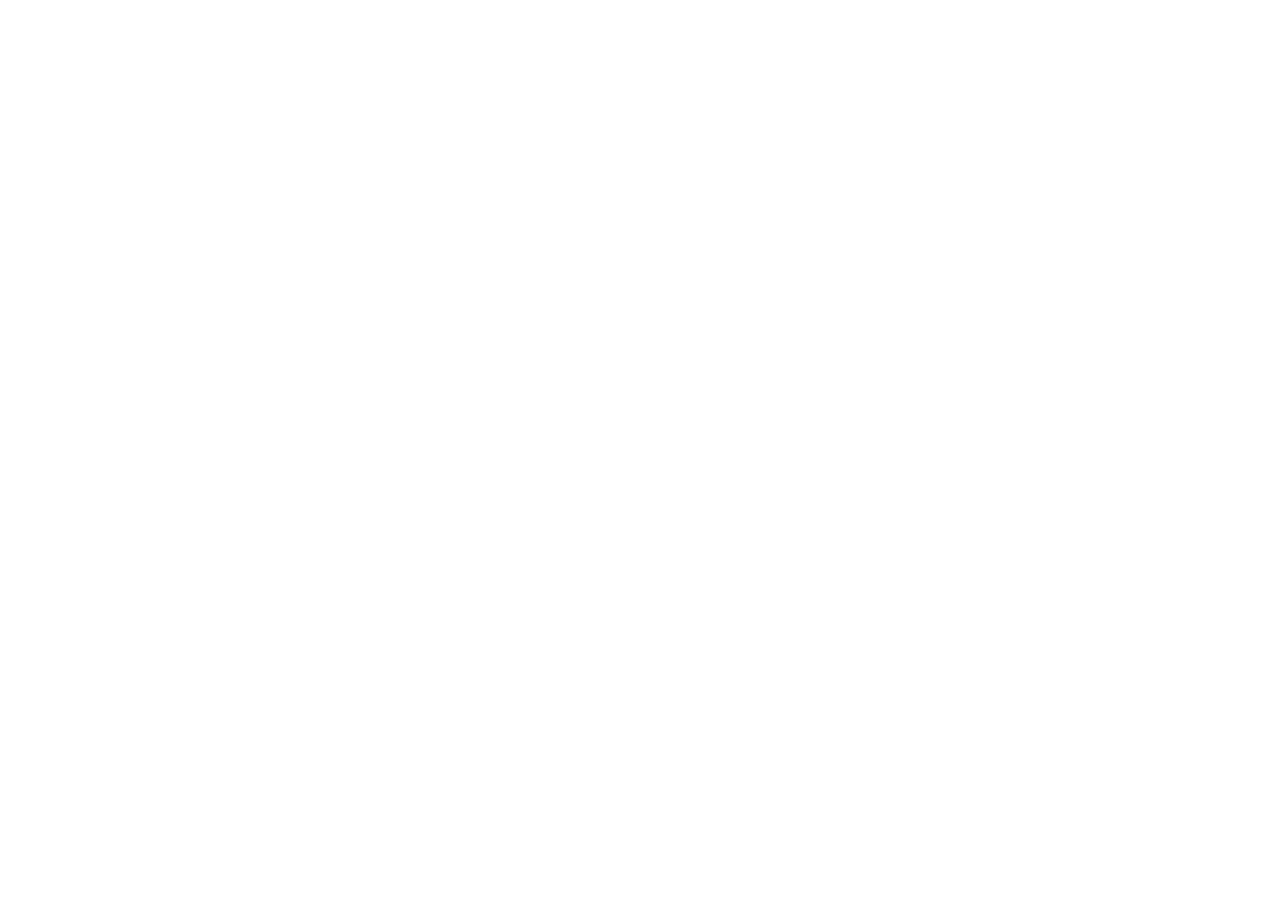
==== consulta/index.html @ 5b06c9ea "Liga corta /consulta para el QR de los boletos impresos Co-Authored-By: Claude Opus 5.5 <noreply@ant" ====
<!doctype html>
<html lang="es"><head><meta charset="utf-8">
<meta name="viewport" content="width=device-width,initial-scale=1">
<title>Consulta tu boleto — Gran Rifa Or Barak 2026</title>
<meta http-equiv="refresh" content="0; url=https://docs.google.com/forms/d/e/1FAIpQLSevM2e1xbVzR7wyVCy4TU_xOfLra_wcewVsmEG2f5A85tqcHQ/viewform">
<style>body{background:#0e0d0b;color:#f2d6a0;font-family:system-ui,sans-serif;display:grid;place-items:center;min-height:100vh;margin:0;text-align:center}a{color:#f2d6a0}</style>
</head><body><p>Abriendo la consulta de boletos…<br><a href="https://docs.google.com/forms/d/e/1FAIpQLSevM2e1xbVzR7wyVCy4TU_xOfLra_wcewVsmEG2f5A85tqcHQ/viewform">Toca aquí si no abre</a></p></body></html>
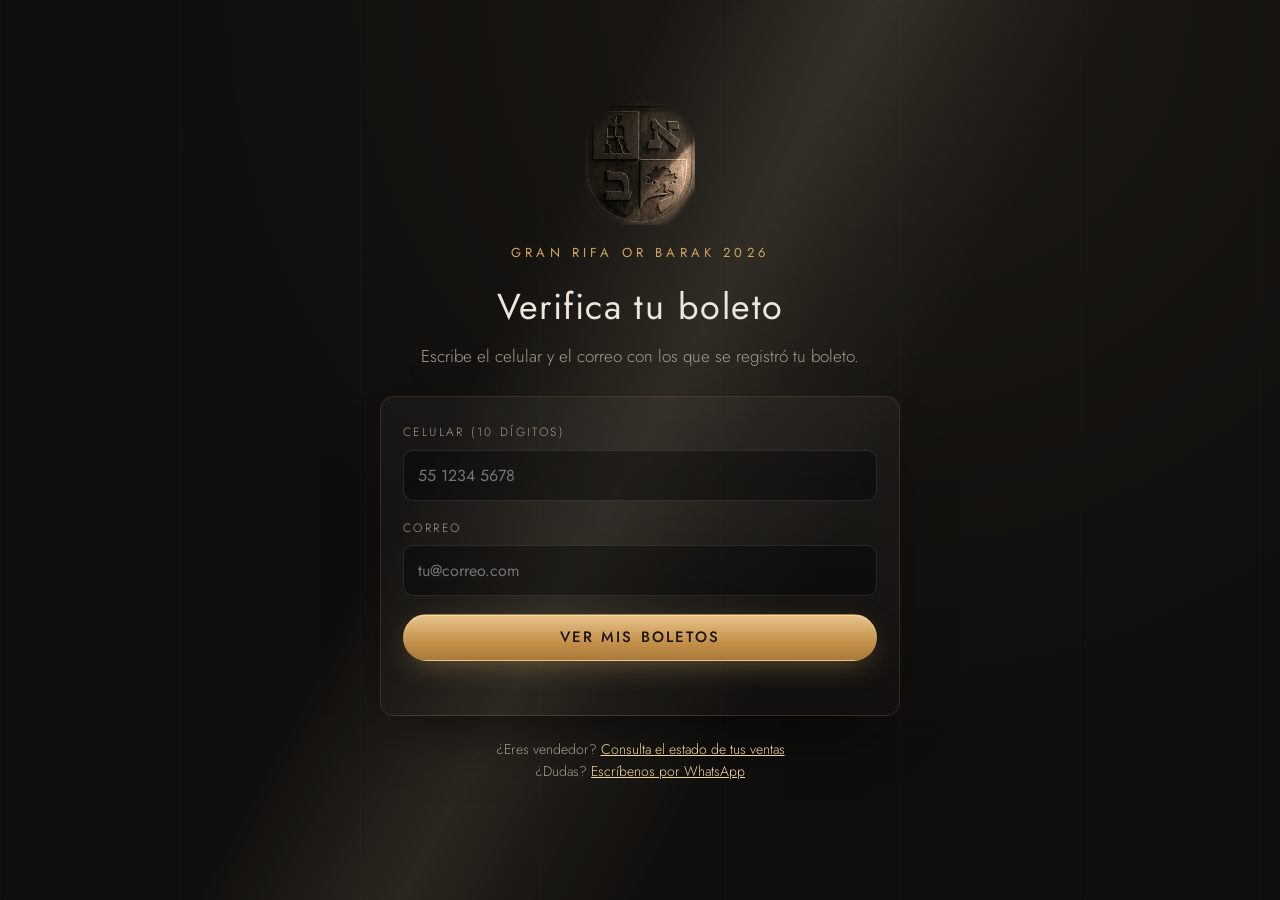
==== commit ec7de666: "Página Verifica tu boleto para el comprador (/consulta) + op misboletos Co-Authored-By: Claude Opus " ====
--- a/consulta/index.html
+++ b/consulta/index.html
@@ -1,7 +1,122 @@
 <!doctype html>
-<html lang="es"><head><meta charset="utf-8">
-<meta name="viewport" content="width=device-width,initial-scale=1">
-<title>Consulta tu boleto — Gran Rifa Or Barak 2026</title>
-<meta http-equiv="refresh" content="0; url=https://docs.google.com/forms/d/e/1FAIpQLSevM2e1xbVzR7wyVCy4TU_xOfLra_wcewVsmEG2f5A85tqcHQ/viewform">
-<style>body{background:#0e0d0b;color:#f2d6a0;font-family:system-ui,sans-serif;display:grid;place-items:center;min-height:100vh;margin:0;text-align:center}a{color:#f2d6a0}</style>
-</head><body><p>Abriendo la consulta de boletos…<br><a href="https://docs.google.com/forms/d/e/1FAIpQLSevM2e1xbVzR7wyVCy4TU_xOfLra_wcewVsmEG2f5A85tqcHQ/viewform">Toca aquí si no abre</a></p></body></html>
+<html lang="es">
+<head>
+<meta charset="utf-8">
+<meta name="viewport" content="width=device-width, initial-scale=1, viewport-fit=cover">
+<title>Verifica tu boleto · Gran Rifa Or Barak 2026</title>
+<meta name="robots" content="noindex">
+<meta name="theme-color" content="#0a0908">
+<link rel="icon" href="../assets/escudo-sm.jpg">
+<link rel="preconnect" href="https://fonts.googleapis.com">
+<link rel="preconnect" href="https://fonts.gstatic.com" crossorigin>
+<link href="https://fonts.googleapis.com/css2?family=Jost:wght@300;400;500;600&display=swap" rel="stylesheet">
+<link rel="stylesheet" href="../styles.css">
+<style>
+  .mw{min-height:100vh;display:flex;align-items:center;justify-content:center;padding:50px 18px}
+  .mw-in{max-width:520px;width:100%}
+  .mw .shield{max-width:110px;margin:0 auto 18px;display:block}
+  .mw h1{font-weight:400;font-size:clamp(26px,6vw,36px);letter-spacing:.04em;margin:0 0 8px;text-align:center}
+  .mw .lead{text-align:center;color:var(--muted);margin:0 0 26px}
+  .mw .card{padding:26px 22px}
+  .tk{border:1px solid var(--line);border-radius:14px;padding:18px;margin-top:14px}
+  .tk-top{display:flex;justify-content:space-between;align-items:baseline;gap:10px}
+  .tk-folio{font-size:30px;font-weight:500;letter-spacing:.06em;color:var(--gold-hi)}
+  .tk-est{font-size:12px;letter-spacing:.18em;text-transform:uppercase;padding:5px 12px;border-radius:999px;border:1px solid var(--line)}
+  .tk-est.pagado{color:#8fe0a8;border-color:#2f6b43}
+  .tk-est.pend{color:#f2c879;border-color:#7a5a22}
+  .tk-row{display:flex;justify-content:space-between;color:var(--muted);font-size:15px;margin-top:8px}
+  .tk-row b{color:var(--text,#f4efe6);font-weight:500}
+  .tk .btn-col{margin-top:14px}
+  .small{font-size:14px;color:var(--muted);text-align:center;margin-top:22px}
+  .small a{color:var(--gold-hi)}
+</style>
+</head>
+<body>
+<section class="mw hero">
+  <div class="beam" aria-hidden="true"></div>
+  <div class="mw-in">
+    <a href="../"><img class="shield" src="../assets/escudo.jpg" alt="Escudo de Or Barak"></a>
+    <p class="eyebrow center">Gran Rifa Or Barak 2026</p>
+    <h1>Verifica tu boleto</h1>
+    <p class="lead" id="lead">Escribe el celular y el correo con los que se registró tu boleto.</p>
+
+    <form class="card" id="f" novalidate>
+      <div class="field">
+        <label for="cel">Celular (10 dígitos)</label>
+        <input id="cel" type="tel" inputmode="numeric" autocomplete="tel" placeholder="55 1234 5678" required>
+      </div>
+      <div class="field">
+        <label for="correo">Correo</label>
+        <input id="correo" type="email" autocomplete="email" placeholder="tu@correo.com" required>
+      </div>
+      <button class="btn btn-block" id="b" type="submit">Ver mis boletos</button>
+      <p class="form-msg" id="msg" role="alert"></p>
+    </form>
+
+    <div id="res" hidden></div>
+
+    <p class="small">¿Eres vendedor? <a href="https://docs.google.com/forms/d/e/1FAIpQLSdnz5bh7ertQAeIz10DuSGakSOnmxBPM-O-0UwEuT2akRefwQ/viewform" target="_blank" rel="noopener">Consulta el estado de tus ventas</a><br>
+    ¿Dudas? <a id="wa" href="#" target="_blank" rel="noopener">Escríbenos por WhatsApp</a></p>
+  </div>
+</section>
+<script src="../config.js"></script>
+<script>
+(function () {
+  const C = window.RIFA || {};
+  const API = C.API_URL;
+  document.getElementById('wa').href = 'https://wa.me/' + (C.WHATSAPP || '526572871690') + '?text=' + encodeURIComponent('Hola, tengo una duda sobre mi boleto de la Gran Rifa Or Barak 2026.');
+  const $ = (id) => document.getElementById(id);
+  const money = (n) => '$' + Number(n || 0).toLocaleString('es-MX');
+  const esc = (s) => String(s == null ? '' : s).replace(/[&<>"']/g, (c) => ({ '&': '&amp;', '<': '&lt;', '>': '&gt;', '"': '&quot;', "'": '&#39;' }[c]));
+  try { const g = JSON.parse(localStorage.getItem('rifa_consulta') || '{}'); if (g.cel) $('cel').value = g.cel; if (g.correo) $('correo').value = g.correo; } catch (e) {}
+
+  $('f').addEventListener('submit', async (ev) => {
+    ev.preventDefault();
+    const cel = $('cel').value.replace(/\D/g, '').slice(-10);
+    const correo = $('correo').value.trim().toLowerCase();
+    $('msg').textContent = '';
+    if (cel.length !== 10) { $('msg').textContent = 'Escribe tu celular a 10 dígitos.'; return; }
+    if (!/^[^\s@]+@[^\s@]+\.[^\s@]{2,}$/.test(correo)) { $('msg').textContent = 'Escribe tu correo.'; return; }
+    $('b').disabled = true; $('b').textContent = 'Buscando…';
+    try {
+      const q = new URLSearchParams({ accion: 'web', op: 'misboletos', cel: cel, correo: correo });
+      const r = await (await fetch(API + '?' + q.toString())).json();
+      if (!r.ok) { $('msg').textContent = r.error || 'No se pudo consultar. Intenta de nuevo.'; return; }
+      try { localStorage.setItem('rifa_consulta', JSON.stringify({ cel: cel, correo: correo })); } catch (e) {}
+      render(r);
+    } catch (e) {
+      $('msg').textContent = 'No se pudo conectar. Revisa tu internet e intenta de nuevo.';
+    } finally {
+      $('b').disabled = false; $('b').textContent = 'Ver mis boletos';
+    }
+  });
+
+  function render(r) {
+    $('f').hidden = true;
+    const bs = r.boletos || [];
+    $('lead').textContent = bs.length
+      ? (r.nombre ? 'Hola ' + r.nombre + ', ' : '') + (bs.length === 1 ? 'este es tu boleto.' : 'estos son tus ' + bs.length + ' boletos.')
+      : 'Tus datos están registrados, pero todavía no tienes boletos asignados. Si acabas de comprar, espera unos minutos o escríbenos.';
+    let h = '';
+    bs.forEach((b) => {
+      const pagado = b.estado === 'Pagado' || b.estado === 'Ganador';
+      h += '<div class="tk card">' +
+        '<div class="tk-top"><div><div class="eyebrow" style="margin:0 0 2px">Folio</div><div class="tk-folio">' + esc(b.folio) + '</div></div>' +
+        '<span class="tk-est ' + (pagado ? 'pagado' : 'pend') + '">' + esc(b.estado === 'Vendido' ? 'Pago pendiente' : b.estado) + '</span></div>' +
+        '<div class="tk-row"><span>Pagado</span><b>' + money(b.pagado) + ' de ' + money(b.precio) + '</b></div>' +
+        (b.saldo > 0 ? '<div class="tk-row"><span>Por pagar</span><b>' + money(b.saldo) + '</b></div>' : '') +
+        (b.vendedor ? '<div class="tk-row"><span>Vendedor</span><b>' + esc(b.vendedor) + '</b></div>' : '') +
+        '<div class="btn-col">' +
+        (b.pagoUrl ? '<a class="btn btn-block" href="' + esc(b.pagoUrl) + '">Pagar ' + money(b.saldo) + '</a>' : '') +
+        (b.muroUrl ? '<a class="btn btn-ghost btn-block btn-sm" href="' + esc(b.muroUrl) + '">Elegir cómo aparezco en el muro</a>' : '') +
+        '</div></div>';
+    });
+    h += '<p class="small"><a href="#" id="otra">Consultar con otros datos</a> · Sorteo: 10 de diciembre de 2026</p>';
+    $('res').innerHTML = h; $('res').hidden = false;
+    $('otra').addEventListener('click', (e) => { e.preventDefault(); $('res').hidden = true; $('f').hidden = false; $('lead').textContent = 'Escribe el celular y el correo con los que se registró tu boleto.'; });
+  }
+})();
+</script>
+<!-- Cloudflare Web Analytics --><script defer src='https://static.cloudflareinsights.com/beacon.min.js' data-cf-beacon='{"token": "56f4555a49fc4941a8de00b88203edea"}'></script><!-- End Cloudflare Web Analytics -->
+</body>
+</html>
--- a/styles.css
+++ b/styles.css
@@ -0,0 +1,248 @@
+:root{
+  --bg:#0a0908; --bg2:#100e0c; --bg3:#16130f;
+  --text:#ece6dc; --muted:#a59c8f;
+  --gold:#d2a45c; --gold-hi:#f2d6a0; --gold-lo:#a9793a;
+  --line:rgba(210,164,92,.38); --line-soft:rgba(210,164,92,.16);
+  --radius:14px;
+  --ease:cubic-bezier(.2,.7,.2,1);
+}
+*{box-sizing:border-box}
+[hidden]{display:none!important}
+html{scroll-behavior:smooth;scroll-padding-top:80px}
+body{margin:0;background:var(--bg);color:var(--text);font-family:"Jost",system-ui,sans-serif;font-weight:300;font-size:17px;line-height:1.6;-webkit-font-smoothing:antialiased;overflow-x:hidden}
+img{max-width:100%;height:auto;display:block}
+a{color:var(--gold-hi)}
+b,strong{font-weight:500}
+.wrap{max-width:1120px;margin:0 auto;padding:0 24px}
+.narrow{max-width:760px}
+.center{text-align:center}
+.muted{color:var(--muted)}
+.small{font-size:14px}
+.g,.hl-gold,.gold-title{background:linear-gradient(180deg,var(--gold-hi) 0%,var(--gold) 55%,var(--gold-lo) 100%);-webkit-background-clip:text;background-clip:text;color:transparent}
+.eyebrow,.label{font-size:13px;letter-spacing:.32em;text-transform:uppercase;color:var(--gold);font-weight:400;margin:0 0 14px}
+.section-title{font-weight:400;font-size:clamp(30px,4.2vw,48px);line-height:1.12;letter-spacing:.02em;margin:0 0 18px}
+.gold-title{font-weight:500;letter-spacing:.14em;font-size:clamp(40px,6vw,68px);line-height:1;margin:0 0 10px;filter:drop-shadow(0 0 18px rgba(210,164,92,.25))}
+.rule{width:120px;height:1px;background:linear-gradient(90deg,transparent,var(--gold),transparent);margin:28px auto}
+
+/* wall texture + light beam */
+.hero,.steps,.bases{position:relative;isolation:isolate;background:
+  radial-gradient(ellipse at 70% 0%,rgba(255,236,200,.05),transparent 60%),
+  repeating-linear-gradient(90deg,rgba(255,255,255,.012) 0 1px,transparent 1px 180px),
+  var(--bg2)}
+.beam{position:absolute;inset:0;z-index:-1;pointer-events:none;
+  background:linear-gradient(118deg,transparent 38%,rgba(255,232,190,.075) 46%,rgba(255,232,190,.11) 50%,rgba(255,232,190,.05) 56%,transparent 64%);
+  mix-blend-mode:screen;animation:beam 14s ease-in-out infinite alternate}
+.beam-2{background:linear-gradient(122deg,transparent 45%,rgba(255,232,190,.06) 55%,transparent 66%)}
+.beam-3{background:linear-gradient(118deg,transparent 20%,rgba(255,232,190,.07) 30%,transparent 42%)}
+@keyframes beam{from{opacity:.65;transform:translateX(-2%)}to{opacity:1;transform:translateX(2%)}}
+
+/* buttons */
+.btn{display:inline-flex;align-items:center;justify-content:center;gap:10px;padding:15px 28px;border-radius:999px;border:1px solid transparent;
+  background:linear-gradient(180deg,#e8c48a,#c4914a 60%,#a97a3a);color:#1a1209;font:500 15px/1 "Jost",sans-serif;letter-spacing:.14em;text-transform:uppercase;text-decoration:none;cursor:pointer;
+  box-shadow:0 8px 30px -10px rgba(210,164,92,.55),inset 0 1px 0 rgba(255,255,255,.35);transition:transform .25s var(--ease),box-shadow .25s,filter .2s}
+.btn:hover{transform:translateY(-2px);box-shadow:0 14px 34px -10px rgba(210,164,92,.7),inset 0 1px 0 rgba(255,255,255,.35)}
+.btn:disabled{filter:grayscale(.6) brightness(.7);cursor:wait;transform:none}
+.btn-ghost{background:transparent;color:var(--gold-hi);border-color:var(--line);box-shadow:none}
+.btn-ghost:hover{background:rgba(210,164,92,.08);box-shadow:none}
+.btn-sm{padding:11px 18px;font-size:12.5px}
+.btn-block{width:100%}
+.btn .lock{width:18px;height:18px}
+
+/* seller strip + nav */
+.seller-strip{background:linear-gradient(90deg,#2a1f12,#3b2b16,#2a1f12);color:var(--gold-hi);text-align:center;font-size:14px;letter-spacing:.06em;padding:9px 16px;border-bottom:1px solid var(--line)}
+.nav{position:sticky;top:0;z-index:50;display:flex;align-items:center;justify-content:space-between;gap:20px;padding:14px 28px;background:rgba(10,9,8,.72);backdrop-filter:blur(14px);-webkit-backdrop-filter:blur(14px);border-bottom:1px solid transparent;transition:border-color .3s}
+.nav.scrolled{border-bottom-color:var(--line-soft)}
+.brand{color:var(--gold);text-decoration:none;letter-spacing:.5em;font-weight:400;font-size:15px}
+.nav-links{display:flex;gap:30px}
+.nav-links a{color:var(--muted);text-decoration:none;font-size:13px;letter-spacing:.2em;text-transform:uppercase;transition:color .2s}
+.nav-links a:hover{color:var(--gold-hi)}
+
+/* hero */
+.hero{display:grid;grid-template-columns:minmax(0,1fr) minmax(0,1.05fr);align-items:center;min-height:calc(100vh - 64px);overflow:hidden}
+.hero-art{position:relative;height:100%;min-height:560px}
+.hero-art img{position:absolute;inset:0;width:100%;height:100%;object-fit:cover;object-position:50% 40%;
+  -webkit-mask-image:linear-gradient(90deg,#000 70%,transparent),linear-gradient(0deg,transparent,#000 14%);
+  -webkit-mask-composite:source-in;mask-image:linear-gradient(90deg,#000 70%,transparent),linear-gradient(0deg,transparent,#000 14%);mask-composite:intersect;
+  animation:heroIn 1.6s var(--ease) both}
+@keyframes heroIn{from{opacity:0;transform:scale(1.04)}to{opacity:1;transform:none}}
+.hero-copy{padding:60px 48px 70px 24px;text-align:center;animation:fadeUp 1.1s .25s var(--ease) both}
+.headline{font-weight:400;font-size:clamp(30px,3.5vw,58px);line-height:1.3;letter-spacing:.12em;margin:0;color:#d9d6d1;text-shadow:0 2px 30px rgba(0,0,0,.6)}
+.headline .line{display:block;white-space:nowrap}
+.hl-white{color:#fff;font-weight:500}
+.hl-gold{font-weight:500}
+.prizes{display:flex;justify-content:center;align-items:stretch;gap:28px;margin:0 auto 34px;max-width:560px}
+.prize{flex:1;display:flex;flex-direction:column;align-items:center;gap:12px}
+.prize p{margin:0;font-size:15px;letter-spacing:.08em;line-height:1.55;color:#dcd6cc}
+.prize b{color:var(--gold);font-weight:500}
+.prize-sep{width:1px;background:linear-gradient(180deg,transparent,var(--gold),transparent)}
+.ic{width:40px;height:40px;color:var(--gold);flex:none}
+.hero-cta{display:flex;flex-wrap:wrap;gap:14px;justify-content:center}
+@keyframes fadeUp{from{opacity:0;transform:translateY(22px)}to{opacity:1;transform:none}}
+
+/* counter */
+.counter{background:linear-gradient(180deg,var(--bg2),var(--bg));border-top:1px solid var(--line-soft);border-bottom:1px solid var(--line-soft);padding:64px 24px}
+.counter-grid{max-width:1120px;margin:0 auto;display:grid;grid-template-columns:1.4fr 1fr;gap:56px;align-items:center}
+.big{font-size:clamp(64px,9vw,112px);line-height:1;margin:0 0 22px;font-weight:300;letter-spacing:.02em;color:#fff}
+.big small{font-size:.32em;color:var(--muted);letter-spacing:.1em}
+.bar{height:6px;border-radius:6px;background:rgba(255,255,255,.07);overflow:hidden;position:relative}
+.bar-fill{height:100%;width:0;border-radius:6px;background:linear-gradient(90deg,var(--gold-lo),var(--gold),var(--gold-hi));box-shadow:0 0 18px rgba(242,214,160,.6);transition:width 1.6s var(--ease)}
+.counter-main .muted{margin:14px 0 0;letter-spacing:.04em}
+.counter-side{text-align:center;border-left:1px solid var(--line-soft);padding-left:48px}
+.date{font-size:clamp(26px,3vw,36px);letter-spacing:.16em;margin:0;color:#fff;font-weight:400}
+.year{letter-spacing:.4em;color:var(--gold);margin:4px 0 22px}
+.countdown{display:flex;justify-content:center;gap:12px}
+.countdown div{min-width:68px;padding:12px 6px;border:1px solid var(--line-soft);border-radius:10px;background:rgba(255,255,255,.02)}
+.countdown b{display:block;font-size:28px;font-weight:400;color:var(--gold-hi);font-variant-numeric:tabular-nums;line-height:1.1}
+.countdown span{font-size:11px;letter-spacing:.2em;text-transform:uppercase;color:var(--muted)}
+
+/* steps */
+.steps{padding:110px 0 0;overflow:hidden}
+.steps .wrap{display:grid;gap:56px;max-width:880px}
+.step p{margin:0;font-size:20px;color:#ddd6cb;max-width:560px}
+.cars-strip{width:100%;max-width:1200px;margin:70px auto 0;-webkit-mask-image:linear-gradient(180deg,transparent,#000 22%,#000 70%,transparent);mask-image:linear-gradient(180deg,transparent,#000 22%,#000 70%,transparent)}
+
+/* cards & forms */
+.card{background:linear-gradient(180deg,rgba(255,255,255,.035),rgba(255,255,255,.012));border:1px solid var(--line-soft);border-radius:var(--radius);padding:32px;box-shadow:0 30px 60px -30px rgba(0,0,0,.8)}
+.card-title{font-weight:400;font-size:22px;letter-spacing:.06em;margin:0 0 8px;color:#fff}
+.buy{padding:110px 0;background:var(--bg)}
+.buy-grid{display:grid;grid-template-columns:1fr 1.05fr;gap:64px;align-items:start}
+.checks{list-style:none;padding:0;margin:28px 0 0;display:grid;gap:14px}
+.checks li{position:relative;padding-left:30px;color:#d8d1c6}
+.checks li::before{content:"";position:absolute;left:0;top:.55em;width:14px;height:8px;border-left:1.5px solid var(--gold);border-bottom:1.5px solid var(--gold);transform:rotate(-45deg)}
+.field{display:flex;flex-direction:column;gap:7px;margin-bottom:18px;min-width:0}
+.field label,.field>.label-like{font-size:12px;letter-spacing:.2em;text-transform:uppercase;color:var(--muted)}
+.opt{text-transform:none;letter-spacing:0;opacity:.7}
+.field-row{display:grid;grid-template-columns:1fr 1fr;gap:16px}
+input{font:400 16px "Jost",sans-serif;color:#fff;background:rgba(0,0,0,.35);border:1px solid rgba(255,255,255,.1);border-radius:10px;padding:13px 14px;outline:none;transition:border-color .2s,box-shadow .2s;width:100%}
+input:focus{border-color:var(--gold);box-shadow:0 0 0 3px rgba(210,164,92,.15)}
+input.err{border-color:#d46a5c}
+.hint{font-size:13px;margin:0;min-height:1em;color:var(--muted)}
+.hint.ok{color:var(--gold-hi)} .hint.bad{color:#e08a7d}
+.qty{display:flex;align-items:center;border:1px solid rgba(255,255,255,.1);border-radius:10px;background:rgba(0,0,0,.35);height:50px}
+.qty button{width:50px;height:100%;background:none;border:0;color:var(--gold-hi);font-size:22px;cursor:pointer}
+.qty button:hover{background:rgba(210,164,92,.08)}
+.qty output{flex:1;text-align:center;font-size:20px;color:#fff;font-variant-numeric:tabular-nums}
+.consent{display:flex;gap:10px;align-items:flex-start;font-size:14px;color:var(--muted);margin:4px 0 20px;cursor:pointer}
+.consent input{width:18px;height:18px;padding:0;margin-top:3px;accent-color:var(--gold);flex:none}
+.total{display:flex;justify-content:space-between;align-items:baseline;border-top:1px solid var(--line-soft);padding:18px 0 20px}
+.total span{letter-spacing:.24em;text-transform:uppercase;font-size:13px;color:var(--muted)}
+.total b{font-size:30px;font-weight:400;color:#fff}
+.form-msg{margin:14px 0 0;font-size:14px;color:#e08a7d;min-height:1em}
+.secure{font-size:12.5px;color:var(--muted);text-align:center;margin:6px 0 0;opacity:.8}
+
+/* sellers */
+.sellers{padding:110px 0;background:linear-gradient(180deg,var(--bg),var(--bg2))}
+.sellers-head{text-align:center;max-width:760px;margin:0 auto 54px}
+.sellers-grid{display:grid;grid-template-columns:1fr 1fr;gap:28px}
+.btn-col{display:grid;gap:12px;margin-top:22px}
+.btn-row{display:flex;flex-wrap:wrap;gap:10px}
+.seller-out{margin-top:6px}
+.seller-name{color:var(--gold-hi);margin:0 0 10px;font-size:18px}
+.seller-progress{margin-bottom:16px}
+.seller-progress .muted{margin:8px 0 0}
+.linkbox{font-size:14px;padding:12px 14px;border:1px dashed var(--line);border-radius:10px;margin-bottom:14px;word-break:break-all;color:#e7dfd2;background:rgba(0,0,0,.25)}
+.posters{margin-top:80px}
+.poster-row{display:grid;grid-template-columns:repeat(3,1fr);gap:22px;margin:18px 0 12px}
+.poster-row a{display:block;border-radius:10px;overflow:hidden;border:1px solid var(--line-soft);aspect-ratio:2/3;transition:transform .35s var(--ease),border-color .3s}
+.poster-row img{width:100%;height:100%;object-fit:cover;object-position:top;color:transparent;font-size:0;background:#15120e}
+.poster-row a:hover{transform:translateY(-6px);border-color:var(--line)}
+
+/* bases */
+.bases{padding:110px 0;overflow:hidden}
+.bases-grid{display:grid;grid-template-columns:.8fr 1.2fr;gap:64px;align-items:center}
+.shield{width:100%;max-width:340px;margin:0 auto;border-radius:6px;-webkit-mask-image:radial-gradient(ellipse at center,#000 62%,transparent 80%);mask-image:radial-gradient(ellipse at center,#000 62%,transparent 80%);filter:brightness(1.25) contrast(1.05)}
+.bases-list{list-style:none;padding:0;margin:26px 0 0}
+.bases-list li{display:flex;gap:22px;align-items:center;padding:18px 0;border-bottom:1px solid var(--line-soft);font-size:18px;color:#ddd6cb}
+.bases-list li:last-child{border-bottom:0}
+.bases-list b{color:var(--gold);font-weight:500}
+.text-link{display:inline-block;margin-top:18px;color:var(--gold-hi);text-decoration:none;letter-spacing:.08em}
+
+/* faq */
+.faq{padding:100px 0;background:var(--bg)}
+.faq details{border-bottom:1px solid var(--line-soft);padding:6px 0}
+.faq summary{cursor:pointer;list-style:none;padding:18px 36px 18px 0;font-size:19px;position:relative;color:#eee7dc}
+.faq summary::-webkit-details-marker{display:none}
+.faq summary::after{content:"+";position:absolute;right:4px;top:12px;font-size:26px;color:var(--gold);transition:transform .3s}
+.faq details[open] summary::after{transform:rotate(45deg)}
+.faq details p{margin:0 0 20px;color:var(--muted)}
+
+/* footer */
+.footer{text-align:center;padding:60px 24px 110px;border-top:1px solid var(--line-soft);background:var(--bg)}
+.footer-shield{width:64px;margin:0 auto 14px;border-radius:6px;opacity:.85}
+.footer-brand{letter-spacing:.6em;color:var(--gold);margin:0 0 10px}
+.footer a{color:var(--muted)}
+
+.float-cta{display:none}
+
+/* reveal */
+.reveal{opacity:0;transform:translateY(26px);transition:opacity 1s var(--ease),transform 1s var(--ease)}
+.reveal.in{opacity:1;transform:none}
+@media (prefers-reduced-motion:reduce){*{animation:none!important;transition:none!important}.reveal{opacity:1;transform:none}}
+
+/* responsive */
+@media (max-width:900px){
+  body{font-size:16px}
+  .nav{padding:12px 18px}
+  .nav-links{display:none}
+  .hero{grid-template-columns:1fr;min-height:0}
+  .hero-art{min-height:0;height:auto}
+  .hero-art img{position:relative;height:auto;object-position:50% 0;
+    aspect-ratio:941/1120;-webkit-mask-image:linear-gradient(0deg,transparent,#000 16%);mask-image:linear-gradient(0deg,transparent,#000 16%)}
+  .hero-copy{padding:0 18px 64px;margin-top:-30px;position:relative}
+  .headline{font-size:min(7vw,44px);letter-spacing:.1em}
+  .hero-cta .btn{padding:15px 20px;letter-spacing:.1em;font-size:14px}
+  .prizes{gap:16px}
+  .prize p{font-size:13px}
+  .ic{width:34px;height:34px}
+  .counter{padding:48px 20px}
+  .counter-grid{grid-template-columns:1fr;gap:40px}
+  .counter-side{border-left:0;padding-left:0;border-top:1px solid var(--line-soft);padding-top:36px}
+  .countdown div{min-width:62px}
+  .steps{padding-top:80px}
+  .step p{font-size:18px}
+  .buy,.sellers,.bases{padding:80px 0}
+  .buy-grid,.sellers-grid,.bases-grid{grid-template-columns:1fr;gap:36px}
+  .card{padding:24px 20px}
+  .field-row{grid-template-columns:1fr;gap:0}
+  .poster-row{grid-template-columns:repeat(3,1fr);gap:10px}
+  .shield{max-width:220px}
+  .bases-list li{font-size:16px;gap:16px}
+  .float-cta{display:block;position:fixed;left:16px;right:16px;bottom:calc(14px + env(safe-area-inset-bottom));z-index:60;text-align:center;padding:16px;border-radius:999px;
+    background:linear-gradient(180deg,#e8c48a,#c4914a 60%,#a97a3a);color:#1a1209;font-weight:500;letter-spacing:.16em;text-transform:uppercase;text-decoration:none;font-size:14px;
+    box-shadow:0 10px 30px rgba(0,0,0,.6);transform:translateY(140%);transition:transform .4s var(--ease)}
+  .float-cta.show{transform:none}
+}
+
+/* boleto apartado */
+.folio-overlay{position:fixed;inset:0;z-index:100;display:flex;align-items:center;justify-content:center;padding:20px;background:rgba(5,4,3,.82);backdrop-filter:blur(8px);-webkit-backdrop-filter:blur(8px);opacity:0;transition:opacity .4s var(--ease)}
+.folio-overlay.show{opacity:1}
+.folio-card{max-width:420px;width:100%;text-align:center;padding:36px 28px;border:1px solid var(--line);border-radius:18px;background:linear-gradient(180deg,#1a1510,#0f0c09);box-shadow:0 40px 80px rgba(0,0,0,.7)}
+.tk-big{position:relative;margin:10px auto 22px;padding:20px 10px;border:1px solid var(--line);border-radius:12px;background:linear-gradient(180deg,rgba(210,164,92,.14),rgba(210,164,92,.03))}
+.tk-big small{display:block;font-size:11px;letter-spacing:.3em;color:var(--muted);text-transform:uppercase}
+.tk-big b{display:block;font-size:56px;font-weight:400;letter-spacing:.1em;color:var(--gold-hi);font-variant-numeric:tabular-nums}
+.folio-card .btn{margin-top:18px}
+
+/* opciones de muro / dedicatoria */
+.seg{display:grid;grid-template-columns:repeat(3,1fr);gap:6px;background:rgba(0,0,0,.35);border:1px solid rgba(255,255,255,.1);border-radius:10px;padding:4px}
+.seg label{cursor:pointer;margin:0}
+.seg input{position:absolute;opacity:0;width:0;height:0}
+.seg span{display:block;text-align:center;padding:10px 6px;border-radius:7px;font-size:13.5px;letter-spacing:.02em;color:var(--muted);transition:background .2s,color .2s;text-transform:none}
+.seg input:checked+span{background:linear-gradient(180deg,#e8c48a,#c4914a);color:#1a1209;font-weight:500}
+.seg input:focus-visible+span{outline:2px solid var(--gold)}
+#fANombre,#fDedTexto{margin-top:8px}
+select{font:400 16px "Jost",sans-serif;color:#fff;background:rgba(0,0,0,.35) url("data:image/svg+xml,%3Csvg xmlns='http://www.w3.org/2000/svg' width='12' height='8'%3E%3Cpath d='M1 1l5 5 5-5' fill='none' stroke='%23d2a45c' stroke-width='1.5'/%3E%3C/svg%3E") no-repeat right 14px center;border:1px solid rgba(255,255,255,.1);border-radius:10px;padding:13px 40px 13px 14px;outline:none;width:100%;-webkit-appearance:none;appearance:none}
+select:focus{border-color:var(--gold);box-shadow:0 0 0 3px rgba(210,164,92,.15)}
+select option{background:#16130f;color:#fff}
+
+/* muro de participantes */
+.wall{padding:100px 0;background:linear-gradient(180deg,var(--bg),var(--bg2))}
+.wall-head{max-width:720px;margin:0 auto 44px}
+.wall-grid{display:grid;grid-template-columns:repeat(auto-fill,minmax(250px,1fr));gap:16px}
+.wall-card{display:flex;gap:14px;align-items:flex-start;padding:18px;border:1px solid var(--line-soft);border-radius:14px;background:linear-gradient(180deg,rgba(255,255,255,.035),rgba(255,255,255,.01));animation:fadeUp .7s var(--ease) both}
+.wall-av{flex:none;width:44px;height:44px;border-radius:50%;display:flex;align-items:center;justify-content:center;font-weight:500;font-size:16px;letter-spacing:.04em;color:#1a1209;background:linear-gradient(180deg,#e8c48a,#a97a3a)}
+.wall-av.anon{background:#2a241c;color:var(--gold)}
+.wall-name{margin:0;color:#fff;font-size:16.5px;line-height:1.35}
+.wall-ded{margin:4px 0 0;font-size:14px;color:var(--gold-hi);line-height:1.4}
+.wall-ded b{font-weight:500;color:var(--gold)}
+.wall-time{margin:6px 0 0;font-size:12px;color:var(--muted);letter-spacing:.04em}
+#wallMore{margin-top:26px}
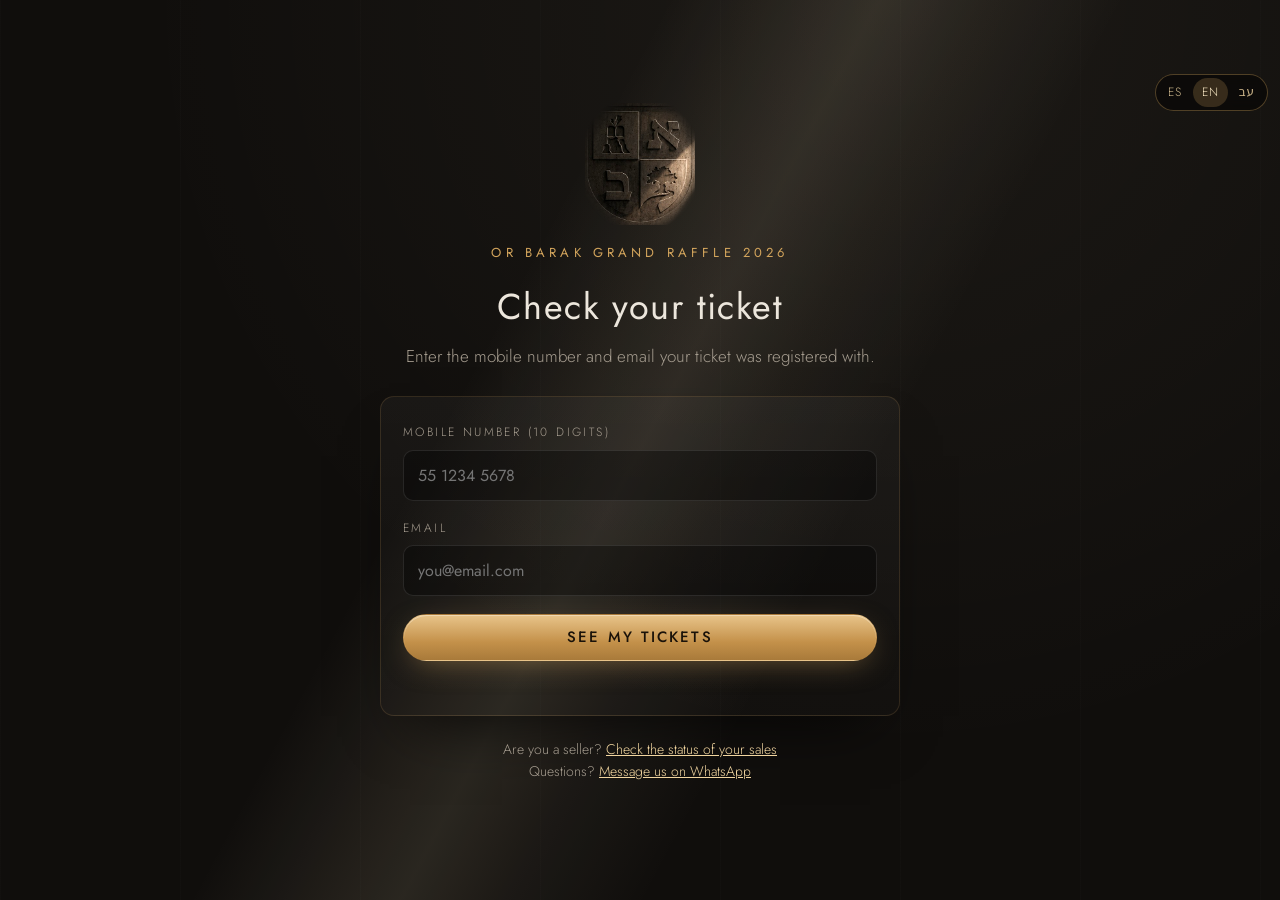
==== commit 7f87ece3: "Página en español, inglés y hebreo según la ubicación - i18n.js: detecta idioma (?lang, elección gua" ====
--- a/consulta/index.html
+++ b/consulta/index.html
@@ -60,11 +60,13 @@
   </div>
 </section>
 <script src="../config.js"></script>
+<script src="../i18n.js"></script>
 <script>
 (function () {
   const C = window.RIFA || {};
+  const T = window.T || ((s, v) => { let o = s; if (v) Object.keys(v).forEach((k) => { o = o.split('{' + k + '}').join(v[k]); }); return o; });
   const API = C.API_URL;
-  document.getElementById('wa').href = 'https://wa.me/' + (C.WHATSAPP || '526572871690') + '?text=' + encodeURIComponent('Hola, tengo una duda sobre mi boleto de la Gran Rifa Or Barak 2026.');
+  document.getElementById('wa').href = 'https://wa.me/' + (C.WHATSAPP || '526572871690') + '?text=' + encodeURIComponent(T('Hola, tengo una duda sobre mi boleto de la Gran Rifa Or Barak 2026.'));
   const $ = (id) => document.getElementById(id);
   const money = (n) => '$' + Number(n || 0).toLocaleString('es-MX');
   const esc = (s) => String(s == null ? '' : s).replace(/[&<>"']/g, (c) => ({ '&': '&amp;', '<': '&lt;', '>': '&gt;', '"': '&quot;', "'": '&#39;' }[c]));
@@ -75,19 +77,19 @@
     const cel = $('cel').value.replace(/\D/g, '').slice(-10);
     const correo = $('correo').value.trim().toLowerCase();
     $('msg').textContent = '';
-    if (cel.length !== 10) { $('msg').textContent = 'Escribe tu celular a 10 dígitos.'; return; }
-    if (!/^[^\s@]+@[^\s@]+\.[^\s@]{2,}$/.test(correo)) { $('msg').textContent = 'Escribe tu correo.'; return; }
-    $('b').disabled = true; $('b').textContent = 'Buscando…';
+    if (cel.length !== 10) { $('msg').textContent = T('Escribe tu celular a 10 dígitos.'); return; }
+    if (!/^[^\s@]+@[^\s@]+\.[^\s@]{2,}$/.test(correo)) { $('msg').textContent = T('Escribe tu correo.'); return; }
+    $('b').disabled = true; $('b').textContent = T('Buscando…');
     try {
       const q = new URLSearchParams({ accion: 'web', op: 'misboletos', cel: cel, correo: correo });
       const r = await (await fetch(API + '?' + q.toString())).json();
-      if (!r.ok) { $('msg').textContent = r.error || 'No se pudo consultar. Intenta de nuevo.'; return; }
+      if (!r.ok) { $('msg').textContent = r.error || T('No se pudo consultar. Intenta de nuevo.'); return; }
       try { localStorage.setItem('rifa_consulta', JSON.stringify({ cel: cel, correo: correo })); } catch (e) {}
       render(r);
     } catch (e) {
-      $('msg').textContent = 'No se pudo conectar. Revisa tu internet e intenta de nuevo.';
+      $('msg').textContent = T('No se pudo conectar. Revisa tu internet e intenta de nuevo.');
     } finally {
-      $('b').disabled = false; $('b').textContent = 'Ver mis boletos';
+      $('b').disabled = false; $('b').textContent = T('Ver mis boletos');
     }
   });
 
@@ -95,25 +97,25 @@
     $('f').hidden = true;
     const bs = r.boletos || [];
     $('lead').textContent = bs.length
-      ? (r.nombre ? 'Hola ' + r.nombre + ', ' : '') + (bs.length === 1 ? 'este es tu boleto.' : 'estos son tus ' + bs.length + ' boletos.')
-      : 'Tus datos están registrados, pero todavía no tienes boletos asignados. Si acabas de comprar, espera unos minutos o escríbenos.';
+      ? (r.nombre ? T('Hola {n}, ', { n: r.nombre }) : '') + (bs.length === 1 ? T('este es tu boleto.') : T('estos son tus {n} boletos.', { n: bs.length }))
+      : T('Tus datos están registrados, pero todavía no tienes boletos asignados. Si acabas de comprar, espera unos minutos o escríbenos.');
     let h = '';
     bs.forEach((b) => {
       const pagado = b.estado === 'Pagado' || b.estado === 'Ganador';
       h += '<div class="tk card">' +
-        '<div class="tk-top"><div><div class="eyebrow" style="margin:0 0 2px">Folio</div><div class="tk-folio">' + esc(b.folio) + '</div></div>' +
-        '<span class="tk-est ' + (pagado ? 'pagado' : 'pend') + '">' + esc(b.estado === 'Vendido' ? 'Pago pendiente' : b.estado) + '</span></div>' +
-        '<div class="tk-row"><span>Pagado</span><b>' + money(b.pagado) + ' de ' + money(b.precio) + '</b></div>' +
-        (b.saldo > 0 ? '<div class="tk-row"><span>Por pagar</span><b>' + money(b.saldo) + '</b></div>' : '') +
-        (b.vendedor ? '<div class="tk-row"><span>Vendedor</span><b>' + esc(b.vendedor) + '</b></div>' : '') +
+        '<div class="tk-top"><div><div class="eyebrow" style="margin:0 0 2px">' + T('Folio') + '</div><div class="tk-folio">' + esc(b.folio) + '</div></div>' +
+        '<span class="tk-est ' + (pagado ? 'pagado' : 'pend') + '">' + esc(T(b.estado === 'Vendido' ? 'Pago pendiente' : b.estado)) + '</span></div>' +
+        '<div class="tk-row"><span>' + T('Pagado') + '</span><b>' + T('{a} de {b}', { a: money(b.pagado), b: money(b.precio) }) + '</b></div>' +
+        (b.saldo > 0 ? '<div class="tk-row"><span>' + T('Por pagar') + '</span><b>' + money(b.saldo) + '</b></div>' : '') +
+        (b.vendedor ? '<div class="tk-row"><span>' + T('Vendedor') + '</span><b>' + esc(b.vendedor) + '</b></div>' : '') +
         '<div class="btn-col">' +
-        (b.pagoUrl ? '<a class="btn btn-block" href="' + esc(b.pagoUrl) + '">Pagar ' + money(b.saldo) + '</a>' : '') +
-        (b.muroUrl ? '<a class="btn btn-ghost btn-block btn-sm" href="' + esc(b.muroUrl) + '">Elegir cómo aparezco en el muro</a>' : '') +
+        (b.pagoUrl ? '<a class="btn btn-block" href="' + esc(b.pagoUrl) + '">' + T('Pagar {m}', { m: money(b.saldo) }) + '</a>' : '') +
+        (b.muroUrl ? '<a class="btn btn-ghost btn-block btn-sm" href="' + esc(b.muroUrl) + '">' + T('Elegir cómo aparezco en el muro') + '</a>' : '') +
         '</div></div>';
     });
-    h += '<p class="small"><a href="#" id="otra">Consultar con otros datos</a> · Sorteo: 10 de diciembre de 2026</p>';
+    h += '<p class="small"><a href="#" id="otra">' + T('Consultar con otros datos') + '</a> · ' + T('Sorteo: 10 de diciembre de 2026') + '</p>';
     $('res').innerHTML = h; $('res').hidden = false;
-    $('otra').addEventListener('click', (e) => { e.preventDefault(); $('res').hidden = true; $('f').hidden = false; $('lead').textContent = 'Escribe el celular y el correo con los que se registró tu boleto.'; });
+    $('otra').addEventListener('click', (e) => { e.preventDefault(); $('res').hidden = true; $('f').hidden = false; $('lead').textContent = T('Escribe el celular y el correo con los que se registró tu boleto.'); });
   }
 })();
 </script>
